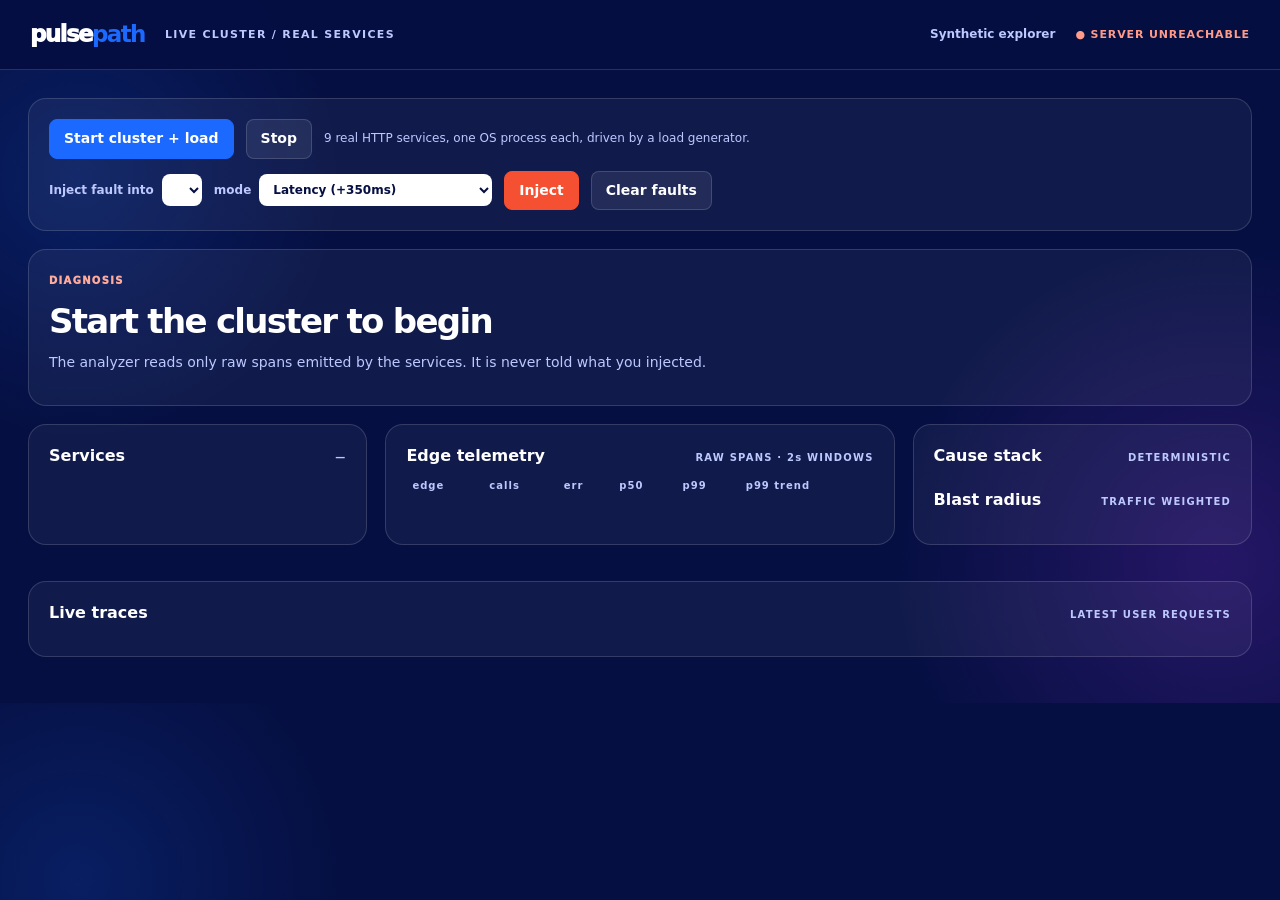
==== web/live.html @ b7e4d3d6 "Add live cluster of real HTTP microservices with fault injection and live diagnosis Co-Authored-By: " ====
<!doctype html>
<html lang="en"><head><meta charset="utf-8"><meta name="viewport" content="width=device-width,initial-scale=1"><title>Pulsepath Live Cluster</title><link rel="stylesheet" href="dashboard.css"><link rel="stylesheet" href="live.css"></head><body>
<header class="top"><div class="brand">pulse<b>path</b></div><span class="mode">LIVE CLUSTER / REAL SERVICES</span><a class="nav" href="../index.html">Synthetic explorer</a><span id="status">● CLUSTER STOPPED</span></header>
<main>
<section class="ctl card">
 <div class="ctl-row"><button id="start" class="primary">Start cluster + load</button><button id="stop">Stop</button><span class="hint" id="hint">9 real HTTP services, one OS process each, driven by a load generator.</span></div>
 <div class="ctl-row"><label>Inject fault into <select id="svc"></select></label><label>mode <select id="mode"><option value="latency">Latency (+350ms)</option><option value="errors">Errors (35% HTTP 500)</option><option value="retry-storm">Retry storm (60% 503, slow)</option><option value="down">Down (kill process)</option></select></label><button id="inject" class="warn">Inject</button><button id="clear">Clear faults</button></div>
</section>
<section class="verdict card" id="verdict"><span class="kicker">DIAGNOSIS</span><h2 id="v-title">Start the cluster to begin</h2><p id="v-sub">The analyzer reads only raw spans emitted by the services. It is never told what you injected.</p><div id="v-truth"></div></section>
<section class="grid">
 <article class="card"><div class="card-title"><h2>Services</h2><span id="elapsed">—</span></div><div id="nodes" class="nodes"></div></article>
 <article class="card"><div class="card-title"><h2>Edge telemetry</h2><span>RAW SPANS · <b id="win">2</b>s WINDOWS</span></div><table id="edges"><thead><tr><th>edge</th><th>calls</th><th>err</th><th>p50</th><th>p99</th><th>p99 trend</th></tr></thead><tbody></tbody></table></article>
 <article class="card"><div class="card-title"><h2>Cause stack</h2><span>DETERMINISTIC</span></div><div id="ranks"></div><div class="card-title sub"><h2>Blast radius</h2><span>TRAFFIC WEIGHTED</span></div><div id="blast"></div></article>
 <article class="card wide"><div class="card-title"><h2>Live traces</h2><span>LATEST USER REQUESTS</span></div><div id="traces"></div></article>
</section>
</main><script src="live.js"></script></body></html>
---- web/dashboard.css ----
:root{--n:#050F42;--b:#1B69FF;--r:#F45031;--v:#8D2DD8;--w:#fff;--p:#642A94;--d:#A22401;--line:#ffffff25;--soft:#bdc8ff}*{box-sizing:border-box}body{margin:0;background:var(--n);color:var(--w);font:14px/1.4 Inter,ui-sans-serif,system-ui;background-image:radial-gradient(circle at 6% 25%,#1b69ff2b,transparent 20%),radial-gradient(circle at 95% 80%,#8d2dd83d,transparent 24%)}.top{height:70px;display:flex;align-items:center;gap:20px;padding:0 30px;border-bottom:1px solid var(--line);position:sticky;z-index:5;top:0;background:#050f42ed;backdrop-filter:blur(16px)}.brand{font-size:23px;font-weight:950;letter-spacing:-.07em}.brand b{color:var(--b)}.mode{font-size:11px;letter-spacing:.12em;font-weight:900;color:var(--soft)}select{margin-left:auto;border:0;border-radius:8px;background:white;color:var(--n);font:inherit;font-weight:850;padding:10px 13px}#status{color:#ff9b89;font-size:11px;font-weight:900;letter-spacing:.08em}main{max-width:1550px;margin:auto;padding:28px}.mast{display:flex;justify-content:space-between;gap:30px;padding:33px;border:1px solid var(--line);border-radius:22px;background:linear-gradient(120deg,#1b69ff32,#8d2dd82b);overflow:hidden;position:relative}.mast:after{content:'01';position:absolute;right:28%;bottom:-112px;color:#fff1;font-size:270px;font-weight:950;letter-spacing:-.15em}.kicker{color:#ffab9b;font-size:10px;letter-spacing:.13em;font-weight:950}.mast h1{font-size:48px;letter-spacing:-.075em;line-height:.9;margin:16px 0}.mast h1 i{color:#a690ff;font-style:normal}.mast p{max-width:620px;color:var(--soft);margin:0}.mast-stats{display:grid;grid-template-columns:repeat(3,120px);position:relative;z-index:1;align-content:center}.mast-stats div{border-left:1px solid var(--line);padding:0 16px}.mast-stats small,.numbers small{display:block;font-size:10px;color:var(--soft);letter-spacing:.09em;font-weight:850}.mast-stats b{font-size:27px;letter-spacing:-.06em}.toolbar{display:flex;justify-content:space-between;gap:15px;align-items:center;margin:18px 0}.legend{display:flex;gap:16px;font-size:12px;color:var(--soft)}.dot{display:inline-block;width:8px;height:8px;border-radius:50%;margin-right:5px}.red{background:var(--r)}.blue{background:var(--b)}.violet{background:var(--v)}button{border:0;border-radius:7px;background:#ffffff12;color:var(--soft);padding:8px 10px;font:inherit;font-weight:800;cursor:pointer}.toggles button.active{background:var(--b);color:white}.layout{display:grid;grid-template-columns:minmax(0,1fr) 330px;gap:18px}.graph-panel,.card{background:#ffffff0b;border:1px solid var(--line);border-radius:18px}.graph-head{display:flex;justify-content:space-between;align-items:center;padding:18px 20px;border-bottom:1px solid var(--line)}h2{font-size:16px;margin:0}.graph-head p,.detail p{margin:3px 0 0;color:var(--soft);font-size:12px}.graph-head b{color:#ff9b89;font-size:11px}.graph{position:relative;min-height:810px;overflow:auto;background-image:radial-gradient(#ffffff18 1px,transparent 1px);background-size:24px 24px}.canvas{position:relative;width:1180px;height:810px}.links{position:absolute;inset:0;width:100%;height:100%;pointer-events:none}.link{stroke:#3f65da;stroke-width:2;opacity:.75}.link.hot{stroke:var(--r);stroke-width:5;filter:drop-shadow(0 0 4px var(--r))}.link.high{stroke:#a66bff;stroke-width:3}.node{position:absolute;width:142px;min-height:78px;border:1px solid #6788ff;border-radius:11px;background:#0d1c5ceb;color:white;padding:11px;cursor:pointer;box-shadow:0 10px 20px #0003;transition:transform .15s ease,box-shadow .15s ease}.node:hover,.node.selected{transform:translateY(-4px);box-shadow:0 15px 25px #0007;border-color:white}.node.hot{border-color:var(--r);background:#6b1e20;box-shadow:0 0 0 4px #f4503122,0 15px 25px #0007}.node .name{font-weight:900;font-size:14px;display:block}.node .meta{font-size:11px;color:#c7d2ff;display:flex;justify-content:space-between;margin-top:8px}.node .bar{height:4px;background:#ffffff25;border-radius:10px;margin-top:6px;overflow:hidden}.node .bar i{display:block;height:100%;background:var(--b)}.node.hot .bar i{background:var(--r)}.side{display:flex;flex-direction:column;gap:18px}.card{padding:18px}.detail{background:linear-gradient(145deg,#ffffff,#e9edff);color:var(--n)}.detail .kicker{color:var(--p)}.detail p{color:#5e6381}.detail h2{font-size:31px;letter-spacing:-.06em;margin-top:9px}.numbers{display:grid;grid-template-columns:repeat(3,1fr);gap:8px;margin:17px 0}.numbers div{border-radius:8px;background:#dce2ff;padding:9px}.numbers b{font-size:18px;letter-spacing:-.05em}.reason{border-left:3px solid var(--r);padding-left:9px}.card-title{display:flex;justify-content:space-between;align-items:center;margin-bottom:9px}.card-title span{font-size:9px;letter-spacing:.09em;color:#b5c1f9;font-weight:900}.rank{display:flex;gap:10px;align-items:center;padding:11px 0;border-top:1px solid var(--line)}.rank:first-of-type{border:0}.rank .n{font-weight:900;color:#91a9ff}.rank small{display:block;color:var(--soft)}.rank i{margin-left:auto;font-style:normal;font-weight:900;color:#ff9b89}.blast-item{margin:12px 0}.blast-item div{display:flex;justify-content:space-between;color:#d8e0ff;font-size:12px}.blast-bar{height:6px;background:#ffffff20;border-radius:9px;margin-top:5px;overflow:hidden}.blast-bar i{display:block;height:100%;background:linear-gradient(90deg,var(--v),var(--r))}@media(max-width:1000px){.layout{grid-template-columns:1fr}.side{display:grid;grid-template-columns:repeat(3,1fr)}.mast h1{font-size:40px}}@media(max-width:700px){.top{padding:0 14px;gap:8px}.mode,#status{display:none}main{padding:14px}.mast{display:block;padding:24px}.mast-stats{margin-top:25px}.toolbar{align-items:flex-start;flex-direction:column}.legend{flex-wrap:wrap}.side{display:block}.side .card{margin-bottom:14px}.graph{min-height:700px}.canvas{transform:scale(.78);transform-origin:top left;width:1510px;height:1035px}.graph{overflow:auto}.mast h1{font-size:36px}}
---- web/live.css ----
.nav{color:var(--soft);font-size:12px;font-weight:800;text-decoration:none;margin-left:auto}.nav:hover{color:#fff}
.card{border:1px solid var(--line);border-radius:18px;background:#ffffff0d;padding:20px;margin-bottom:18px}
.ctl{display:flex;flex-direction:column;gap:12px}.ctl-row{display:flex;gap:12px;align-items:center;flex-wrap:wrap}.ctl label{color:var(--soft);font-size:12px;font-weight:800;display:flex;gap:8px;align-items:center}
.ctl select{margin:0;padding:8px 10px}button{border:1px solid var(--line);border-radius:8px;background:#ffffff14;color:#fff;font:inherit;font-weight:850;padding:9px 14px;cursor:pointer}button:hover{background:#ffffff26}button:disabled{opacity:.4;cursor:default}
button.primary{background:var(--b);border-color:var(--b)}button.warn{background:var(--r);border-color:var(--r)}.hint{color:var(--soft);font-size:12px}
.verdict h2{font-size:34px;letter-spacing:-.05em;margin:8px 0}.verdict p{color:var(--soft);margin:0}.verdict.bad{border-color:var(--r);background:#f450311f}.verdict.good{border-color:#3ddc97}
#v-truth{margin-top:12px;font-size:12px;font-weight:800;letter-spacing:.04em}.ok{color:#3ddc97}.miss{color:#ff9b89}
.grid{display:grid;grid-template-columns:1fr 1.5fr 1fr;gap:18px}.wide{grid-column:1/-1}.card-title{display:flex;justify-content:space-between;align-items:baseline;margin-bottom:12px}.card-title.sub{margin-top:22px}.card-title h2{margin:0;font-size:16px}.card-title span{font-size:10px;letter-spacing:.12em;font-weight:900;color:var(--soft)}
.nodes{display:grid;grid-template-columns:1fr 1fr;gap:8px}.node{padding:10px;border-radius:10px;border:1px solid var(--line);font-weight:850;font-size:13px;display:flex;justify-content:space-between}.node i{font-style:normal;font-size:10px;letter-spacing:.08em;color:#3ddc97}
.node.fault{border-color:var(--r);background:#f4503126}.node.fault i{color:#ff9b89}.node.dead{opacity:.5;border-style:dashed}.node.dead i{color:#ff9b89}.node.root{box-shadow:0 0 0 2px var(--r)}
table{width:100%;border-collapse:collapse;font-size:12px}th{text-align:left;color:var(--soft);font-size:10px;letter-spacing:.1em;padding:0 6px 8px}td{padding:7px 6px;border-top:1px solid var(--line);font-variant-numeric:tabular-nums}tr.hot td{color:#ffb4a5;font-weight:800}svg.spark{width:90px;height:22px;display:block}
.rank{display:flex;justify-content:space-between;gap:8px;padding:9px 0;border-top:1px solid var(--line);font-size:13px}.rank b{color:#ffab9b}.rank small{display:block;color:var(--soft);font-size:11px}
.blast div{display:flex;justify-content:space-between;padding:6px 0;border-top:1px solid var(--line);font-size:13px}
.trace{padding:10px 0;border-top:1px solid var(--line);font-size:12px;display:flex;gap:6px;flex-wrap:wrap;align-items:center}.trace code{color:var(--soft);margin-right:6px}.sp{padding:3px 7px;border-radius:6px;background:#ffffff14}.sp.err{background:#f4503144;color:#ffb4a5}.sp.slow{background:#8d2dd844}
.empty{color:var(--soft);font-size:13px}@media(max-width:1100px){.grid{grid-template-columns:1fr}}
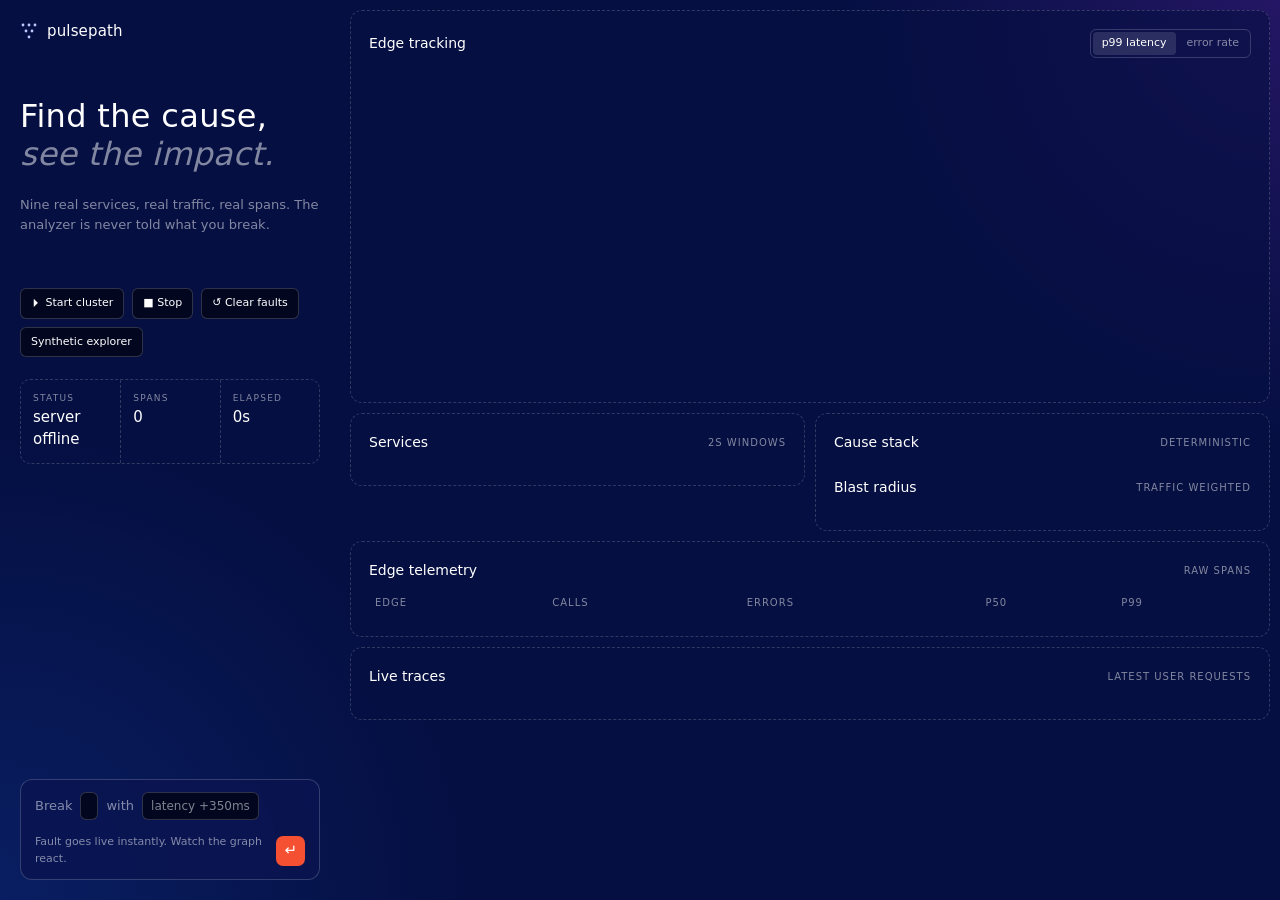
==== commit c92a0679: "Redesign live page with Variant-style layout and time-series edge graph Co-Authored-By: Claude Sonne" ====
--- a/web/live.html
+++ b/web/live.html
@@ -1,16 +1,23 @@
 <!doctype html>
-<html lang="en"><head><meta charset="utf-8"><meta name="viewport" content="width=device-width,initial-scale=1"><title>Pulsepath Live Cluster</title><link rel="stylesheet" href="dashboard.css"><link rel="stylesheet" href="live.css"></head><body>
-<header class="top"><div class="brand">pulse<b>path</b></div><span class="mode">LIVE CLUSTER / REAL SERVICES</span><a class="nav" href="../index.html">Synthetic explorer</a><span id="status">● CLUSTER STOPPED</span></header>
-<main>
-<section class="ctl card">
- <div class="ctl-row"><button id="start" class="primary">Start cluster + load</button><button id="stop">Stop</button><span class="hint" id="hint">9 real HTTP services, one OS process each, driven by a load generator.</span></div>
- <div class="ctl-row"><label>Inject fault into <select id="svc"></select></label><label>mode <select id="mode"><option value="latency">Latency (+350ms)</option><option value="errors">Errors (35% HTTP 500)</option><option value="retry-storm">Retry storm (60% 503, slow)</option><option value="down">Down (kill process)</option></select></label><button id="inject" class="warn">Inject</button><button id="clear">Clear faults</button></div>
-</section>
-<section class="verdict card" id="verdict"><span class="kicker">DIAGNOSIS</span><h2 id="v-title">Start the cluster to begin</h2><p id="v-sub">The analyzer reads only raw spans emitted by the services. It is never told what you injected.</p><div id="v-truth"></div></section>
-<section class="grid">
- <article class="card"><div class="card-title"><h2>Services</h2><span id="elapsed">—</span></div><div id="nodes" class="nodes"></div></article>
- <article class="card"><div class="card-title"><h2>Edge telemetry</h2><span>RAW SPANS · <b id="win">2</b>s WINDOWS</span></div><table id="edges"><thead><tr><th>edge</th><th>calls</th><th>err</th><th>p50</th><th>p99</th><th>p99 trend</th></tr></thead><tbody></tbody></table></article>
- <article class="card"><div class="card-title"><h2>Cause stack</h2><span>DETERMINISTIC</span></div><div id="ranks"></div><div class="card-title sub"><h2>Blast radius</h2><span>TRAFFIC WEIGHTED</span></div><div id="blast"></div></article>
- <article class="card wide"><div class="card-title"><h2>Live traces</h2><span>LATEST USER REQUESTS</span></div><div id="traces"></div></article>
-</section>
+<html lang="en"><head><meta charset="utf-8"><meta name="viewport" content="width=device-width,initial-scale=1"><title>Pulsepath Live Cluster</title><link rel="stylesheet" href="live.css"></head><body>
+<aside class="rail">
+ <div class="brand"><svg width="18" height="18" viewBox="0 0 18 18" aria-hidden="true"><g fill="currentColor"><circle cx="3" cy="3" r="1.4"/><circle cx="9" cy="3" r="1.4"/><circle cx="15" cy="3" r="1.4"/><circle cx="6" cy="9" r="1.4"/><circle cx="12" cy="9" r="1.4"/><circle cx="9" cy="15" r="1.4"/></g></svg>pulsepath</div>
+ <div class="rail-body">
+  <h1 id="h-main">Find the cause, <em>see the impact.</em></h1>
+  <p id="v-sub">Nine real services, real traffic, real spans. The analyzer is never told what you break.</p>
+  <p id="v-truth" class="truth"></p>
+  <div class="pills"><button id="start" class="pill">⏵ Start cluster</button><button id="stop" class="pill">■ Stop</button><button id="clear" class="pill">↺ Clear faults</button><a class="pill" href="../index.html">Synthetic explorer</a></div>
+  <div class="meter"><div><small>STATUS</small><b id="status">stopped</b></div><div><small>SPANS</small><b id="spans">0</b></div><div><small>ELAPSED</small><b id="elapsed">0s</b></div></div>
+ </div>
+ <div class="prompt">
+  <div class="prompt-top"><span>Break</span><select id="svc" aria-label="Service"></select><span>with</span><select id="mode" aria-label="Fault mode"><option value="latency">latency +350ms</option><option value="errors">35% errors</option><option value="retry-storm">retry storm</option><option value="down">process down</option></select></div>
+  <div class="prompt-bottom"><span class="hint">Fault goes live instantly. Watch the graph react.</span><button id="inject" class="go" aria-label="Inject fault">↵</button></div>
+ </div>
+</aside>
+<main class="stage">
+ <section class="tile chart-tile"><div class="tile-head"><h2>Edge tracking</h2><div class="seg" id="metric"><button class="on" data-m="p99">p99 latency</button><button data-m="err">error rate</button></div></div><div id="chart" class="chart"><svg id="plot" viewBox="0 0 900 300" preserveAspectRatio="none"></svg><div id="tip" class="tip"></div></div><div id="legend" class="legend"></div></section>
+ <section class="tile"><div class="tile-head"><h2>Services</h2><span id="win" class="tag">2s windows</span></div><div id="nodes" class="nodes"></div></section>
+ <section class="tile"><div class="tile-head"><h2>Cause stack</h2><span class="tag">deterministic</span></div><div id="ranks"></div><div class="tile-head sub"><h2>Blast radius</h2><span class="tag">traffic weighted</span></div><div id="blast"></div></section>
+ <section class="tile wide"><div class="tile-head"><h2>Edge telemetry</h2><span class="tag">raw spans</span></div><table id="edges"><thead><tr><th>edge</th><th>calls</th><th>errors</th><th>p50</th><th>p99</th></tr></thead><tbody></tbody></table></section>
+ <section class="tile wide"><div class="tile-head"><h2>Live traces</h2><span class="tag">latest user requests</span></div><div id="traces"></div></section>
 </main><script src="live.js"></script></body></html>
--- a/web/live.css
+++ b/web/live.css
@@ -1,15 +1,38 @@
-.nav{color:var(--soft);font-size:12px;font-weight:800;text-decoration:none;margin-left:auto}.nav:hover{color:#fff}
-.card{border:1px solid var(--line);border-radius:18px;background:#ffffff0d;padding:20px;margin-bottom:18px}
-.ctl{display:flex;flex-direction:column;gap:12px}.ctl-row{display:flex;gap:12px;align-items:center;flex-wrap:wrap}.ctl label{color:var(--soft);font-size:12px;font-weight:800;display:flex;gap:8px;align-items:center}
-.ctl select{margin:0;padding:8px 10px}button{border:1px solid var(--line);border-radius:8px;background:#ffffff14;color:#fff;font:inherit;font-weight:850;padding:9px 14px;cursor:pointer}button:hover{background:#ffffff26}button:disabled{opacity:.4;cursor:default}
-button.primary{background:var(--b);border-color:var(--b)}button.warn{background:var(--r);border-color:var(--r)}.hint{color:var(--soft);font-size:12px}
-.verdict h2{font-size:34px;letter-spacing:-.05em;margin:8px 0}.verdict p{color:var(--soft);margin:0}.verdict.bad{border-color:var(--r);background:#f450311f}.verdict.good{border-color:#3ddc97}
-#v-truth{margin-top:12px;font-size:12px;font-weight:800;letter-spacing:.04em}.ok{color:#3ddc97}.miss{color:#ff9b89}
-.grid{display:grid;grid-template-columns:1fr 1.5fr 1fr;gap:18px}.wide{grid-column:1/-1}.card-title{display:flex;justify-content:space-between;align-items:baseline;margin-bottom:12px}.card-title.sub{margin-top:22px}.card-title h2{margin:0;font-size:16px}.card-title span{font-size:10px;letter-spacing:.12em;font-weight:900;color:var(--soft)}
-.nodes{display:grid;grid-template-columns:1fr 1fr;gap:8px}.node{padding:10px;border-radius:10px;border:1px solid var(--line);font-weight:850;font-size:13px;display:flex;justify-content:space-between}.node i{font-style:normal;font-size:10px;letter-spacing:.08em;color:#3ddc97}
-.node.fault{border-color:var(--r);background:#f4503126}.node.fault i{color:#ff9b89}.node.dead{opacity:.5;border-style:dashed}.node.dead i{color:#ff9b89}.node.root{box-shadow:0 0 0 2px var(--r)}
-table{width:100%;border-collapse:collapse;font-size:12px}th{text-align:left;color:var(--soft);font-size:10px;letter-spacing:.1em;padding:0 6px 8px}td{padding:7px 6px;border-top:1px solid var(--line);font-variant-numeric:tabular-nums}tr.hot td{color:#ffb4a5;font-weight:800}svg.spark{width:90px;height:22px;display:block}
-.rank{display:flex;justify-content:space-between;gap:8px;padding:9px 0;border-top:1px solid var(--line);font-size:13px}.rank b{color:#ffab9b}.rank small{display:block;color:var(--soft);font-size:11px}
-.blast div{display:flex;justify-content:space-between;padding:6px 0;border-top:1px solid var(--line);font-size:13px}
-.trace{padding:10px 0;border-top:1px solid var(--line);font-size:12px;display:flex;gap:6px;flex-wrap:wrap;align-items:center}.trace code{color:var(--soft);margin-right:6px}.sp{padding:3px 7px;border-radius:6px;background:#ffffff14}.sp.err{background:#f4503144;color:#ffb4a5}.sp.slow{background:#8d2dd844}
-.empty{color:var(--soft);font-size:13px}@media(max-width:1100px){.grid{grid-template-columns:1fr}}
+:root{--n:#050F42;--b:#1B69FF;--r:#F45031;--v:#8D2DD8;--soft:#bdc8ff;--line:#ffffff2e;--dim:#ffffff80;--ink:#fff}
+*{box-sizing:border-box}html{scroll-behavior:smooth}
+body{margin:0;background:var(--n);color:var(--ink);font:13px/1.5 Inter,ui-sans-serif,system-ui,sans-serif;background-image:radial-gradient(circle at 0 100%,#1b69ff2b,transparent 30%),radial-gradient(circle at 100% 0,#8d2dd83a,transparent 28%);background-attachment:fixed;min-height:100vh}
+button,select{font:inherit;color:inherit}
+.rail{position:fixed;inset:0 auto 0 0;width:340px;padding:20px;display:flex;flex-direction:column;gap:28px;z-index:2}
+.brand{display:flex;align-items:center;gap:9px;font-size:15px;letter-spacing:.01em}.brand svg{color:var(--soft)}
+.rail-body{flex:1;overflow:auto}
+h1{font-size:32px;line-height:1.2;font-weight:400;letter-spacing:.01em;margin:26px 0 22px}h1 em{color:var(--dim);font-style:italic}
+p{color:var(--dim);margin:0 0 14px;font-size:13px}p b{color:var(--ink);font-weight:400}.truth{font-size:12px;min-height:18px}.truth.ok{color:#7be3b0}.truth.miss{color:#ff9b89}
+.pills{display:flex;flex-wrap:wrap;gap:8px;margin:22px 0}
+.pill{background:#02061f;border:1px solid var(--line);border-radius:6px;padding:6px 10px;font-size:11px;cursor:pointer;text-decoration:none;color:var(--ink);transition:border-color .15s,background .15s}
+.pill:hover{border-color:var(--soft);background:#0a1450}.pill:disabled{opacity:.35;cursor:default;border-color:var(--line);background:#02061f}
+.meter{display:grid;grid-template-columns:repeat(3,1fr);gap:0;border:1px dashed var(--line);border-radius:10px}
+.meter div{padding:12px}.meter div+div{border-left:1px dashed var(--line)}.meter small{display:block;font-size:9px;letter-spacing:.14em;color:var(--dim)}.meter b{font-weight:400;font-size:15px;font-variant-numeric:tabular-nums}
+.prompt{background:#0a1450cc;border:1px solid var(--line);border-radius:12px;padding:12px 14px;backdrop-filter:blur(10px)}
+.prompt-top{display:flex;flex-wrap:wrap;align-items:center;gap:8px;color:var(--dim);font-size:13px}
+.prompt select{background:#02061f;border:1px solid var(--line);border-radius:6px;padding:4px 8px;font-size:12px;appearance:none;cursor:pointer}
+.prompt-bottom{display:flex;justify-content:space-between;align-items:center;margin-top:14px}.hint{font-size:11px;color:var(--dim)}
+.go{width:30px;height:30px;border-radius:7px;border:0;background:var(--r);cursor:pointer;font-size:15px}.go:hover{filter:brightness(1.12)}.go:disabled{opacity:.3;cursor:default}
+.stage{margin-left:340px;padding:10px;display:grid;grid-template-columns:1fr 1fr;gap:10px;align-items:start}
+.tile{border:1px dashed var(--line);border-radius:12px;padding:18px;min-width:0;background:#050f4299}.tile.wide,.chart-tile{grid-column:1/-1}
+.tile-head{display:flex;justify-content:space-between;align-items:center;margin-bottom:14px}.tile-head.sub{margin-top:24px}.tile-head h2{margin:0;font-size:14px;font-weight:400}
+.tag{font-size:10px;letter-spacing:.1em;text-transform:uppercase;color:var(--dim)}
+.seg{display:flex;gap:2px;border:1px solid var(--line);border-radius:6px;padding:2px}.seg button{background:none;border:0;border-radius:4px;padding:3px 9px;font-size:11px;cursor:pointer;color:var(--dim)}.seg button.on{background:#ffffff1f;color:var(--ink)}
+.chart{position:relative;height:300px}#plot{width:100%;height:100%;display:block;overflow:visible}
+.tip{position:absolute;pointer-events:none;background:#02061f;border:1px solid var(--line);border-radius:8px;padding:8px 10px;font-size:11px;white-space:nowrap;display:none;z-index:3;font-variant-numeric:tabular-nums}.tip div{display:flex;gap:8px;align-items:center}.tip i{width:8px;height:2px;display:inline-block}
+.legend{display:flex;flex-wrap:wrap;gap:6px 14px;margin-top:12px;font-size:11px;color:var(--dim)}.legend span{display:flex;align-items:center;gap:6px}.legend i{width:12px;height:2px;display:inline-block}
+.nodes{display:grid;grid-template-columns:1fr 1fr;gap:6px}
+.node{padding:8px 10px;border-radius:8px;border:1px dashed var(--line);display:flex;justify-content:space-between;align-items:center}.node i{font-style:normal;font-size:9px;letter-spacing:.1em;color:#7be3b0}
+.node.fault{border:1px solid var(--r);background:#f4503126}.node.fault i,.node.dead i{color:#ff9b89}.node.dead{opacity:.5}.node.root{box-shadow:0 0 0 2px var(--r)}
+table{width:100%;border-collapse:collapse;font-size:12px}th{text-align:left;color:var(--dim);font-weight:400;font-size:10px;letter-spacing:.1em;text-transform:uppercase;padding:0 6px 8px}
+td{padding:7px 6px;border-top:1px dashed var(--line);font-variant-numeric:tabular-nums}tr.hot td{color:#ffb4a5}
+.rank{display:flex;justify-content:space-between;gap:8px;padding:9px 0;border-top:1px dashed var(--line)}.rank:first-child{border-top:0}.rank b{font-weight:400;color:#ffab9b}.rank small{display:block;color:var(--dim);font-size:11px}
+.blast div{display:flex;justify-content:space-between;padding:6px 0;border-top:1px dashed var(--line)}.blast div:first-child{border-top:0}.blast span+span{color:var(--dim)}
+.trace{padding:10px 0;border-top:1px dashed var(--line);display:flex;gap:6px;flex-wrap:wrap;align-items:center;font-size:12px}.trace:first-child{border-top:0}.trace code{color:var(--dim);margin-right:6px}
+.sp{padding:2px 7px;border-radius:5px;background:#ffffff14}.sp.err{background:#f4503144;color:#ffb4a5}.sp.slow{background:#8d2dd855}
+.empty{color:var(--dim)}
+@media(max-width:960px){.rail{position:static;width:auto;gap:20px}.stage{margin-left:0;grid-template-columns:1fr}.prompt{position:sticky;bottom:10px}}
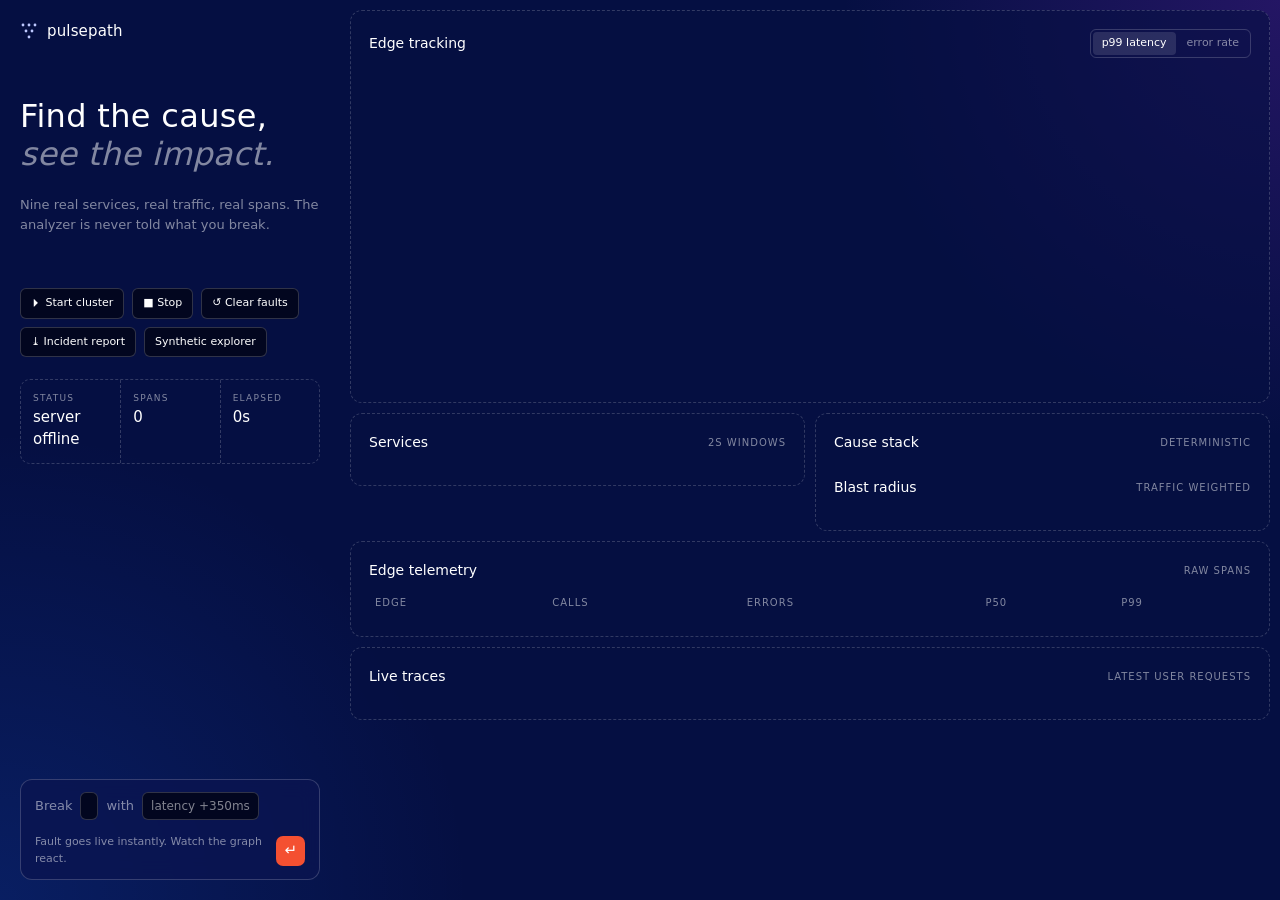
==== commit ef940427: "Add Markdown incident reports, real benchmark detection lag, all-fault live test, and CI Co-Authored" ====
--- a/web/live.html
+++ b/web/live.html
@@ -6,7 +6,7 @@
   <h1 id="h-main">Find the cause, <em>see the impact.</em></h1>
   <p id="v-sub">Nine real services, real traffic, real spans. The analyzer is never told what you break.</p>
   <p id="v-truth" class="truth"></p>
-  <div class="pills"><button id="start" class="pill">⏵ Start cluster</button><button id="stop" class="pill">■ Stop</button><button id="clear" class="pill">↺ Clear faults</button><a class="pill" href="../index.html">Synthetic explorer</a></div>
+  <div class="pills"><button id="start" class="pill">⏵ Start cluster</button><button id="stop" class="pill">■ Stop</button><button id="clear" class="pill">↺ Clear faults</button><a class="pill" href="/api/live/incident.md" download>⤓ Incident report</a><a class="pill" href="../index.html">Synthetic explorer</a></div>
   <div class="meter"><div><small>STATUS</small><b id="status">stopped</b></div><div><small>SPANS</small><b id="spans">0</b></div><div><small>ELAPSED</small><b id="elapsed">0s</b></div></div>
  </div>
  <div class="prompt">
